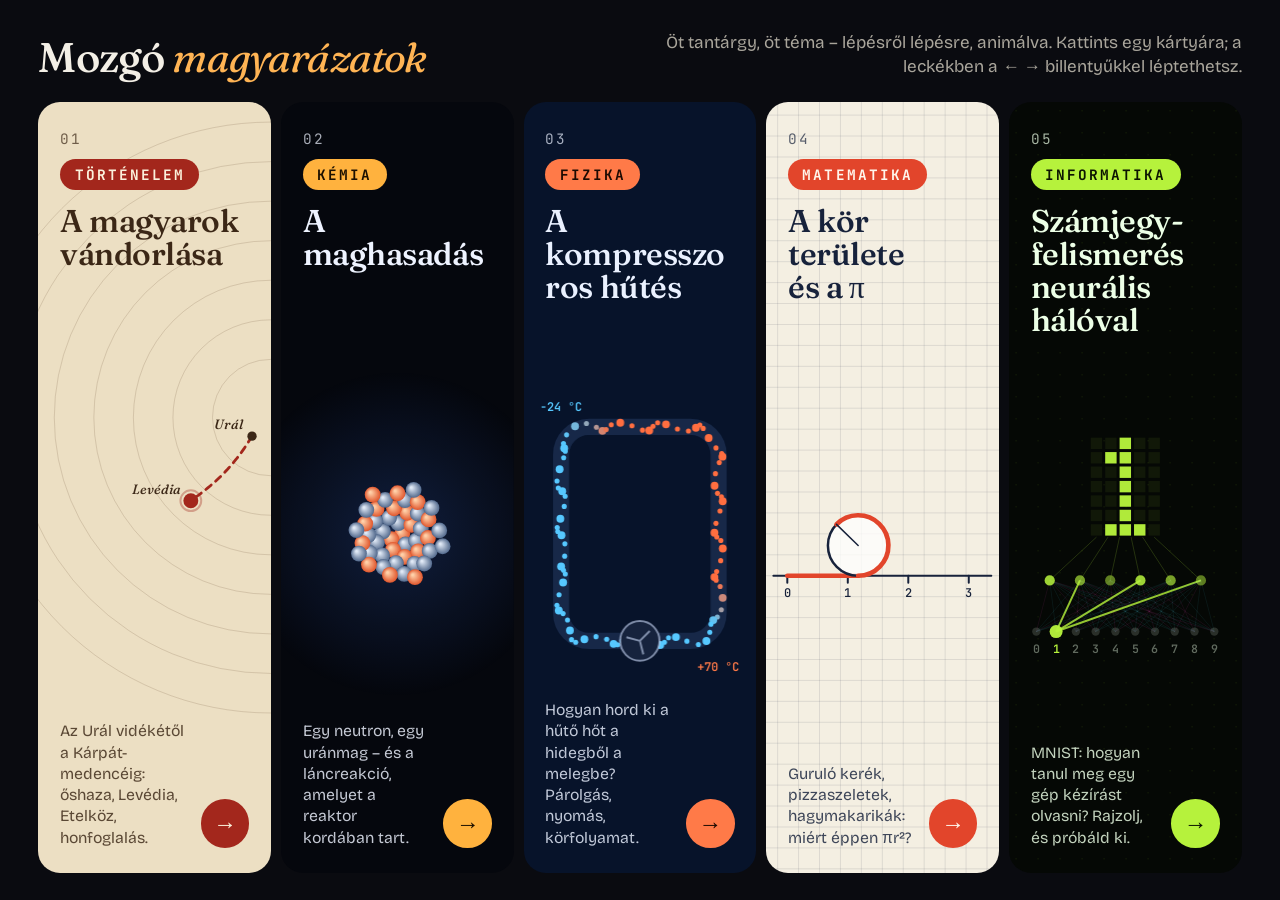
==== index.html @ a88fb464 "Mozgó magyarázatok: öt animált lecke" ====
<!doctype html>
<html lang="hu">
<head>
<meta charset="utf-8">
<meta name="viewport" content="width=device-width, initial-scale=1">
<title>Mozgó magyarázatok — öt tantárgy</title>
<link rel="stylesheet" href="shared/lesson.css">
<style>
  html, body { height: 100%; overflow: hidden; background: #0a0b10; }
  body { display: flex; flex-direction: column; color: #f3efe6; font-family: "Bricolage Grotesque", sans-serif; }
  header { flex: none; display: flex; align-items: flex-end; justify-content: space-between; gap: 4vw; padding: 3.4vh 3vw 2.6vh; }
  h1 { margin: 0; font-family: "Fraunces", serif; font-weight: 520; font-size: clamp(30px, 4.6vh, 62px); line-height: 1; letter-spacing: -.02em; font-variation-settings: "opsz" 144; }
  h1 em { font-style: italic; font-weight: 400; color: #ffb454; }
  header p { margin: 0; max-width: 34em; font-size: clamp(14px, 1.9vh, 21px); line-height: 1.4; color: #a9a59b; text-align: right; }
  main { flex: 1; min-height: 0; display: flex; gap: 10px; padding: 0 3vw 3vh; }
  a.card {
    position: relative; flex: 1 1 0; min-width: 0; border-radius: 22px; overflow: hidden; text-decoration: none; color: var(--ink);
    background: var(--bg); display: flex; flex-direction: column; justify-content: space-between; padding: 3vh 1.7vw 2.8vh;
    transition: flex-grow .55s cubic-bezier(.2, .8, .2, 1), transform .3s; isolation: isolate;
    animation: rise .9s cubic-bezier(.2, .8, .2, 1) both; animation-delay: calc(var(--i) * 90ms);
  }
  @keyframes rise { from { opacity: 0; transform: translateY(40px); } to { opacity: 1; transform: none; } }
  a.card:hover, a.card:focus-visible { flex-grow: 1.7; outline: none; }
  a.card canvas { position: absolute; inset: 0; width: 100%; height: 100%; z-index: -1; }
  .num { font-family: "JetBrains Mono", monospace; font-size: clamp(12px, 1.6vh, 17px); letter-spacing: .14em; opacity: .7; }
  .subj { display: inline-block; margin-top: 1.2vh; font-family: "JetBrains Mono", monospace; font-weight: 700; font-size: clamp(12px, 1.6vh, 17px); letter-spacing: .14em; text-transform: uppercase;
    background: var(--accent); color: var(--accent-ink); padding: .45em 1em .4em; border-radius: 99px; }
  .card h2 { margin: 1.6vh 0 0; font-family: "Fraunces", serif; font-weight: 540; font-size: clamp(22px, 3.5vh, 44px); line-height: 1.05; letter-spacing: -.015em; text-wrap: balance; max-width: 9.5em; hyphens: manual; overflow-wrap: break-word; }
  .foot { display: flex; align-items: flex-end; justify-content: space-between; gap: 12px; }
  .foot p { margin: 0; font-size: clamp(13px, 1.75vh, 19px); line-height: 1.35; max-width: 17em; opacity: .82; }
  .go { flex: none; width: clamp(40px, 5.4vh, 60px); aspect-ratio: 1; border-radius: 50%; display: grid; place-items: center; background: var(--accent); color: var(--accent-ink); font-size: clamp(18px, 2.6vh, 28px); transition: transform .3s; }
  a.card:hover .go { transform: translateX(6px) rotate(-12deg); }
  .c1 { --bg: #ecdfc3; --ink: #3b2716; --accent: #a3271c; --accent-ink: #fbf2dc; }
  .c2 { --bg: #05070d; --ink: #eef3ff; --accent: #ffb23e; --accent-ink: #1c1000; }
  .c3 { --bg: #07132a; --ink: #eaf1ff; --accent: #ff7a48; --accent-ink: #1d0a02; }
  .c4 { --bg: #f4efe2; --ink: #17223b; --accent: #e2452b; --accent-ink: #fff6ec; }
  .c5 { --bg: #050805; --ink: #ecffe6; --accent: #b6f23c; --accent-ink: #0b1400; }
</style>
</head>
<body>
<header>
  <h1>Mozgó <em>magyarázatok</em></h1>
  <p>Öt tantárgy, öt téma – lépésről lépésre, animálva. Kattints egy kártyára; a leckékben a <b>← →</b> billentyűkkel léptethetsz.</p>
</header>
<main>
  <a class="card c1" style="--i:0" href="tortenelem-vandorlas.html"><canvas data-k="hist"></canvas>
    <div><div class="num">01</div><span class="subj">Történelem</span><h2>A magyarok vándorlása</h2></div>
    <div class="foot"><p>Az Urál vidékétől a Kárpát-medencéig: őshaza, Levédia, Etelköz, honfoglalás.</p><span class="go">→</span></div></a>
  <a class="card c2" style="--i:1" href="kemia-maghasadas.html"><canvas data-k="chem"></canvas>
    <div><div class="num">02</div><span class="subj">Kémia</span><h2>A maghasadás</h2></div>
    <div class="foot"><p>Egy neutron, egy uránmag – és a láncreakció, amelyet a reaktor kordában tart.</p><span class="go">→</span></div></a>
  <a class="card c3" style="--i:2" href="fizika-hutes.html"><canvas data-k="phys"></canvas>
    <div><div class="num">03</div><span class="subj">Fizika</span><h2>A kompresszoros hűtés</h2></div>
    <div class="foot"><p>Hogyan hord ki a hűtő hőt a hidegből a melegbe? Párolgás, nyomás, körfolyamat.</p><span class="go">→</span></div></a>
  <a class="card c4" style="--i:3" href="matek-kor-pi.html"><canvas data-k="math"></canvas>
    <div><div class="num">04</div><span class="subj">Matematika</span><h2>A kör területe és a π</h2></div>
    <div class="foot"><p>Guruló kerék, pizzaszeletek, hagymakarikák: miért éppen πr²?</p><span class="go">→</span></div></a>
  <a class="card c5" style="--i:4" href="informatika-mnist.html"><canvas data-k="info"></canvas>
    <div><div class="num">05</div><span class="subj">Informatika</span><h2>Számjegy&shy;felismerés neurális hálóval</h2></div>
    <div class="foot"><p>MNIST: hogyan tanul meg egy gép kézírást olvasni? Rajzolj, és próbáld ki.</p><span class="go">→</span></div></a>
</main>
<script>
(function () {
  'use strict';
  const TAU = Math.PI * 2, cl = (v, a = 0, b = 1) => Math.min(b, Math.max(a, v)), lerp = (a, b, t) => a + (b - a) * t, sm = (t) => { t = cl(t); return t * t * (3 - 2 * t); };
  const cvs = [...document.querySelectorAll('canvas')].map((el) => ({ el, c: el.getContext('2d'), k: el.dataset.k, w: 0, h: 0 }));
  function fit() { const d = Math.min(2, devicePixelRatio || 1); for (const v of cvs) { const r = el(v).getBoundingClientRect(); v.w = r.width; v.h = r.height; v.el.width = Math.round(r.width * d); v.el.height = Math.round(r.height * d); v.d = d; } }
  function el(v) { return v.el; }
  const DIG = ['01110100011000110001100011000101110', '00100011000010000100001000010001110', '01110100010000100110010001000011111', '11110000010000101110000010000111110', '00010001100101010010111110001000010', '11111100001111000001000011000101110', '01110100001000011110100011000101110', '11111000010001000100010000100001000', '01110100011000101110100011000101110', '01110100011000101111000010000101110'];
  const nuc = Array.from({ length: 46 }, (_, i) => { const a = i * 2.39996, r = Math.sqrt((i + .5) / 46); return { x: Math.cos(a) * r, y: Math.sin(a) * r, p: i % 5 < 2, s: i % 2 ? 1 : -1 }; });
  const draw = {
    hist(c, w, h, t) {
      const u = Math.min(w, h * .6), cx = w / 2, cy = h * .56;
      c.strokeStyle = 'rgba(90,59,34,.16)'; c.lineWidth = 1; for (let i = 0; i < 7; i++) { c.beginPath(); c.arc(cx + u * .5, cy - u * .5, u * (.25 + i * .17), 0, TAU); c.stroke(); }
      const P = (f) => { const m = 1 - f; return [cx + u * (.42 * m * m * m + .2 * 3 * m * m * f - .1 * 3 * m * f * f - .4 * f * f * f), cy + u * (-.42 * m * m * m - .05 * 3 * m * m * f - .1 * 3 * m * f * f + .34 * f * f * f)]; };
      const f = sm((t % 9) / 6);
      c.strokeStyle = '#a3271c'; c.lineWidth = Math.max(2.5, u * .012); c.setLineDash([u * .03, u * .025]); c.lineCap = 'round'; c.beginPath(); for (let i = 0; i <= 60 * f; i++) { const p = P(i / 60); i ? c.lineTo(p[0], p[1]) : c.moveTo(p[0], p[1]); } c.stroke(); c.setLineDash([]);
      [[0, 'Urál'], [.36, 'Levédia'], [.68, 'Etelköz'], [1, 'Kárpát-medence']].forEach(([s, n], i) => { const p = P(s), a = cl((f - s) * 8 + 1); c.globalAlpha = a; c.fillStyle = '#3b2716'; c.beginPath(); c.arc(p[0], p[1], u * .02, 0, TAU); c.fill(); c.font = `italic 500 ${Math.max(13, u * .058)}px Fraunces`; c.textAlign = i === 3 ? 'left' : 'right'; c.fillText(n, p[0] + (i === 3 ? -u * .08 : -u * .04), p[1] + (i === 3 ? u * .1 : -u * .03)); c.globalAlpha = 1; });
      const p = P(f); c.fillStyle = '#a3271c'; c.beginPath(); c.arc(p[0], p[1], u * .032, 0, TAU); c.fill(); c.strokeStyle = 'rgba(163,39,28,.35)'; c.lineWidth = 2; c.beginPath(); c.arc(p[0], p[1], u * (.05 + .02 * Math.sin(t * 4)), 0, TAU); c.stroke();
    },
    chem(c, w, h, t) {
      const u = Math.min(w, h * .6), cx = w / 2, cy = h * .56, T = t % 7, split = sm((T - 2.6) / .9), fly = cl((T - 3.2) / 3), R = u * .2;
      const g = c.createRadialGradient(cx, cy, 0, cx, cy, u * .7); g.addColorStop(0, 'rgba(60,120,255,.20)'); g.addColorStop(1, 'rgba(60,120,255,0)'); c.fillStyle = g; c.fillRect(0, 0, w, h);
      const nx = lerp(cx - u * .6, cx - R * .4, sm(T / 2.5)); if (T < 2.6) { c.fillStyle = '#cfe0ff'; c.shadowColor = '#7fb0ff'; c.shadowBlur = 16; c.beginPath(); c.arc(nx, cy, u * .022, 0, TAU); c.fill(); c.shadowBlur = 0; }
      const fl = Math.max(0, 1 - Math.abs(T - 3.3) * 2.2); if (fl > 0) { const g2 = c.createRadialGradient(cx, cy, 0, cx, cy, u * .6); g2.addColorStop(0, `rgba(255,240,190,${fl * .9})`); g2.addColorStop(1, 'rgba(255,200,80,0)'); c.fillStyle = g2; c.fillRect(0, 0, w, h); }
      c.globalAlpha = 1 - sm((T - 6) / 1);
      for (const n of nuc) { const wob = 1 + .05 * Math.sin(t * 5 + n.x * 9); const sx = n.s * (split * R * .75 + fly * u * .34), sy = n.s * fly * u * .12; const x = cx + n.x * R * wob * lerp(1, .8, split) + sx, y = cy + n.y * R * wob * lerp(1, .8, split) + sy, r = u * .034;
        const g3 = c.createRadialGradient(x - r * .3, y - r * .3, r * .1, x, y, r); g3.addColorStop(0, n.p ? '#ffd0a8' : '#dfe8f5'); g3.addColorStop(1, n.p ? '#e0562c' : '#52698c'); c.fillStyle = g3; c.beginPath(); c.arc(x, y, r, 0, TAU); c.fill(); }
      if (fly > 0) for (let i = 0; i < 3; i++) { const a = -1.2 + i * 1.2 + .5, d = fly * u * .75; c.fillStyle = '#cfe0ff'; c.beginPath(); c.arc(cx + Math.cos(a) * d, cy + Math.sin(a) * d * 1.3, u * .02, 0, TAU); c.fill(); }
      c.globalAlpha = 1;
    },
    phys(c, w, h, t) {
      const u = Math.min(w, h * .6), cx = w / 2, cy = h * .56, a = u * .34, b = u * .46, r = u * .12;
      const pt = (f) => { const per = 2 * (2 * a - 2 * r) + 2 * (2 * b - 2 * r) + TAU * r; let d = ((f % 1) + 1) % 1 * per; const segs = [[2 * b - 2 * r, 0], [TAU * r / 4, 1], [2 * a - 2 * r, 0], [TAU * r / 4, 1], [2 * b - 2 * r, 0], [TAU * r / 4, 1], [2 * a - 2 * r, 0], [TAU * r / 4, 1]];
        let x = cx - a, y = cy + b - r, dir = -Math.PI / 2; for (const [len, arc] of segs) { const q = Math.min(d, len); if (!arc) { x += Math.cos(dir) * q; y += Math.sin(dir) * q; } else { const ccx = x + Math.cos(dir + Math.PI / 2) * r, ccy = y + Math.sin(dir + Math.PI / 2) * r, th = q / r; const a0 = dir - Math.PI / 2; x = ccx + Math.cos(a0 + th) * r; y = ccy + Math.sin(a0 + th) * r; dir += th; } d -= q; if (d <= 0) break; } return [x, y]; };
      c.lineWidth = u * .07; c.strokeStyle = 'rgba(120,170,255,.14)'; c.beginPath(); c.roundRect(cx - a, cy - b, 2 * a, 2 * b, r); c.stroke();
      for (let i = 0; i < 90; i++) { const f = i / 90 + t * .03, p = pt(f), ff = ((f % 1) + 1) % 1, hot = ff > .25 && ff < .75; const k = hot ? sm((ff - .25) * 12) * (1 - sm((ff - .68) * 14)) : 0;
        c.fillStyle = `rgb(${Math.round(lerp(86, 255, k))},${Math.round(lerp(200, 110, k))},${Math.round(lerp(255, 64, k))})`; c.beginPath(); c.arc(p[0] + Math.sin(i * 7.3) * u * .018, p[1] + Math.cos(i * 5.1) * u * .018, u * (i % 3 ? .011 : .017), 0, TAU); c.fill(); }
      const q = pt(.25 + .0); c.fillStyle = '#16233d'; c.strokeStyle = 'rgba(200,215,245,.6)'; c.lineWidth = 2; c.beginPath(); c.arc(cx, cy + b, u * .085, 0, TAU); c.fill(); c.stroke();
      c.save(); c.translate(cx, cy + b); c.rotate(t * 4); c.beginPath(); for (let k = 0; k < 3; k++) { c.moveTo(0, 0); c.lineTo(Math.cos(k * TAU / 3) * u * .06, Math.sin(k * TAU / 3) * u * .06); } c.stroke(); c.restore();
      c.font = `600 ${Math.max(12, u * .05)}px "JetBrains Mono"`; c.textAlign = 'center'; c.fillStyle = '#56c8ff'; c.fillText('−24 °C', cx - a - 0, cy - b - u * .07); c.fillStyle = '#ff7a48'; c.fillText('+70 °C', cx + a, cy + b + u * .13);
    },
    math(c, w, h, t) {
      const u = Math.min(w, h * .6), cx = w / 2, cy = h * .56, T = t % 8, f = sm((T - .6) / 4.4), r = u * .13, L = TAU * r, x0 = cx - L / 2, y0 = cy + u * .18;
      c.strokeStyle = 'rgba(23,34,59,.10)'; c.lineWidth = 1; for (let x = (w / 2) % (u * .09); x < w; x += u * .09) { c.beginPath(); c.moveTo(x, 0); c.lineTo(x, h); c.stroke(); } for (let y = cy % (u * .09); y < h; y += u * .09) { c.beginPath(); c.moveTo(0, y); c.lineTo(w, y); c.stroke(); }
      c.strokeStyle = '#17223b'; c.lineWidth = 2; c.beginPath(); c.moveTo(x0 - u * .06, y0); c.lineTo(x0 + L + u * .06, y0); c.stroke();
      c.font = `500 ${Math.max(12, u * .05)}px "JetBrains Mono"`; c.textAlign = 'center'; c.fillStyle = '#17223b'; for (let i = 0; i <= 3; i++) { const x = x0 + i * 2 * r; c.beginPath(); c.moveTo(x, y0); c.lineTo(x, y0 + u * .03); c.stroke(); c.fillText(i, x, y0 + u * .09); }
      c.strokeStyle = '#e2452b'; c.lineWidth = Math.max(4, u * .02); c.lineCap = 'round'; c.beginPath(); c.moveTo(x0, y0); c.lineTo(x0 + L * f, y0); c.stroke();
      const wx = x0 + L * f, wy = y0 - r, a0 = Math.PI / 2 + f * TAU;
      c.fillStyle = 'rgba(255,255,255,.75)'; c.strokeStyle = '#17223b'; c.lineWidth = 2.5; c.beginPath(); c.arc(wx, wy, r, 0, TAU); c.fill(); c.stroke();
      c.strokeStyle = '#e2452b'; c.lineWidth = Math.max(4, u * .02); c.beginPath(); c.arc(wx, wy, r, a0, a0 + TAU * (1 - f)); c.stroke();
      c.strokeStyle = '#17223b'; c.lineWidth = 1.5; c.beginPath(); c.moveTo(wx, wy); c.lineTo(wx + Math.cos(a0) * r, wy + Math.sin(a0) * r); c.stroke();
      c.globalAlpha = sm((T - 5) / .8) * (1 - sm((T - 7.3) / .6)); c.fillStyle = '#e2452b'; c.font = `italic 500 ${u * .2}px Fraunces`; c.fillText('π', x0 + L, y0 - u * .06 - 2 * r); c.globalAlpha = 1;
    },
    info(c, w, h, t) {
      const u = Math.min(w, h * .6), cx = w / 2, cy = h * .56, d = Math.floor(t / 1.6) % 10, ph = (t / 1.6) % 1, cell = u * .062, gx = cx - cell * 2.5, gy = cy - u * .42;
      c.fillStyle = 'rgba(182,242,60,.07)'; for (let x = (w / 2) % 22; x < w; x += 22) for (let y = 8; y < h; y += 22) c.fillRect(x, y, 1.5, 1.5);
      const prev = DIG[(d + 9) % 10], cur = DIG[d];
      for (let i = 0; i < 35; i++) { const v = lerp(+prev[i], +cur[i], sm(ph * 4)), x = gx + (i % 5) * cell, y = gy + Math.floor(i / 5) * cell; c.fillStyle = `rgba(182,242,60,${.07 + v * .9})`; c.fillRect(x + 1.5, y + 1.5, cell - 3, cell - 3); }
      const oy = cy + u * .42, hy = cy + u * .2, act = sm((ph - .3) * 4);
      for (let j = 0; j < 6; j++) { const hx = cx + (j - 2.5) * u * .13; for (let o = 0; o < 10; o++) { const ox = cx + (o - 4.5) * u * .085, on = o === d && (j + d) % 2 === 0; c.strokeStyle = on ? `rgba(182,242,60,${.15 + .7 * act})` : (o + j) % 3 ? 'rgba(90,220,255,.07)' : 'rgba(255,80,200,.08)'; c.lineWidth = on ? 2 : 1; c.beginPath(); c.moveTo(hx, hy); c.lineTo(ox, oy); c.stroke(); }
        c.strokeStyle = 'rgba(182,242,60,.18)'; c.lineWidth = 1; c.beginPath(); c.moveTo(cx + (j - 2.5) * cell * .8, gy + cell * 7); c.lineTo(hx, hy); c.stroke();
        c.fillStyle = `rgba(182,242,60,${.3 + .6 * Math.abs(Math.sin(d * 1.7 + j * 2.1)) * act})`; c.beginPath(); c.arc(hx, hy, u * .022, 0, TAU); c.fill(); }
      c.font = `600 ${Math.max(11, u * .05)}px "JetBrains Mono"`; c.textAlign = 'center';
      for (let o = 0; o < 10; o++) { const ox = cx + (o - 4.5) * u * .085, on = o === d; c.fillStyle = on ? `rgba(182,242,60,${.25 + .75 * act})` : 'rgba(236,255,230,.16)'; c.beginPath(); c.arc(ox, oy, u * (on ? .028 : .018), 0, TAU); c.fill(); c.fillStyle = on ? '#b6f23c' : 'rgba(236,255,230,.4)'; c.fillText(o, ox, oy + u * .09); }
    },
  };
  function frame(now) {
    const t = now / 1000;
    for (const v of cvs) { if (!v.w) continue; const r = v.el.getBoundingClientRect(); if (Math.abs(r.width - v.w) > 1) { v.w = r.width; v.el.width = Math.round(r.width * v.d); } v.c.setTransform(v.d, 0, 0, v.d, 0, 0); v.c.clearRect(0, 0, v.w, v.h); draw[v.k](v.c, v.w, v.h, t); }
    requestAnimationFrame(frame);
  }
  addEventListener('resize', fit); fit(); (document.fonts ? document.fonts.ready : Promise.resolve()).then(() => requestAnimationFrame(frame));
})();
</script>
</body>
</html>
---- shared/lesson.css ----
/* ───────────────────────────────────────────────────────────────
   Iskola — közös lecke-keret (1920×1080 logikai színpad, skálázva)
   A leckék a :root változókat írják felül a saját <style>-jukban.
   ─────────────────────────────────────────────────────────────── */
@font-face { font-family: "Fraunces"; font-style: normal; font-weight: 100 900; font-display: block;
  src: url("fonts/fraunces-latin.woff2") format("woff2");
  unicode-range: U+0000-00FF, U+0131, U+0152-0153, U+02BB-02BC, U+02C6, U+02DA, U+02DC, U+2000-206F, U+2074, U+20AC, U+2122, U+2191, U+2193, U+2212, U+2215, U+FEFF, U+FFFD; }
@font-face { font-family: "Fraunces"; font-style: normal; font-weight: 100 900; font-display: block;
  src: url("fonts/fraunces-latin-ext.woff2") format("woff2");
  unicode-range: U+0100-02AF, U+0304, U+0308, U+0329, U+1E00-1E9F, U+1EF2-1EFF, U+2020, U+20A0-20AB, U+20AD-20C0, U+2113, U+2C60-2C7F, U+A720-A7FF; }
@font-face { font-family: "Fraunces"; font-style: italic; font-weight: 100 900; font-display: block;
  src: url("fonts/fraunces-latin-italic.woff2") format("woff2");
  unicode-range: U+0000-00FF, U+0131, U+0152-0153, U+02BB-02BC, U+02C6, U+02DA, U+02DC, U+2000-206F, U+2074, U+20AC, U+2122, U+2191, U+2193, U+2212, U+2215, U+FEFF, U+FFFD; }
@font-face { font-family: "Fraunces"; font-style: italic; font-weight: 100 900; font-display: block;
  src: url("fonts/fraunces-latin-ext-italic.woff2") format("woff2");
  unicode-range: U+0100-02AF, U+0304, U+0308, U+0329, U+1E00-1E9F, U+1EF2-1EFF, U+2020, U+20A0-20AB, U+20AD-20C0, U+2113, U+2C60-2C7F, U+A720-A7FF; }
@font-face { font-family: "Bricolage Grotesque"; font-style: normal; font-weight: 200 800; font-display: block;
  src: url("fonts/bricolage-grotesque-latin.woff2") format("woff2");
  unicode-range: U+0000-00FF, U+0131, U+0152-0153, U+02BB-02BC, U+02C6, U+02DA, U+02DC, U+2000-206F, U+2074, U+20AC, U+2122, U+2191, U+2193, U+2212, U+2215, U+FEFF, U+FFFD; }
@font-face { font-family: "Bricolage Grotesque"; font-style: normal; font-weight: 200 800; font-display: block;
  src: url("fonts/bricolage-grotesque-latin-ext.woff2") format("woff2");
  unicode-range: U+0100-02AF, U+0304, U+0308, U+0329, U+1E00-1E9F, U+1EF2-1EFF, U+2020, U+20A0-20AB, U+20AD-20C0, U+2113, U+2C60-2C7F, U+A720-A7FF; }
@font-face { font-family: "JetBrains Mono"; font-style: normal; font-weight: 100 800; font-display: block;
  src: url("fonts/jetbrains-mono-latin.woff2") format("woff2");
  unicode-range: U+0000-00FF, U+0131, U+0152-0153, U+02BB-02BC, U+02C6, U+02DA, U+02DC, U+2000-206F, U+2074, U+20AC, U+2122, U+2191, U+2193, U+2212, U+2215, U+FEFF, U+FFFD; }
@font-face { font-family: "JetBrains Mono"; font-style: normal; font-weight: 100 800; font-display: block;
  src: url("fonts/jetbrains-mono-latin-ext.woff2") format("woff2");
  unicode-range: U+0100-02AF, U+0304, U+0308, U+0329, U+1E00-1E9F, U+1EF2-1EFF, U+2020, U+20A0-20AB, U+20AD-20C0, U+2113, U+2C60-2C7F, U+A720-A7FF; }

:root {
  --bg: #0b1020;            /* az oldal (letterbox) és a színpad alapszíne */
  --ink: #eef2ff;           /* fő szövegszín a panelen */
  --muted: #9aa3bd;         /* másodlagos szöveg */
  --accent: #ffb454;        /* kiemelő szín */
  --accent-ink: #1a1206;    /* szöveg az accent háttéren */
  --accent2: #6ad1ff;       /* második kiemelő */
  --panel-bg: rgba(14, 20, 38, .78);
  --panel-border: rgba(255, 255, 255, .12);
  --panel-shadow: 0 30px 80px rgba(0, 0, 0, .45);
  --rule: rgba(255, 255, 255, .14);
  --font-display: "Fraunces", Georgia, serif;
  --font-body: "Bricolage Grotesque", "Segoe UI", sans-serif;
  --font-mono: "JetBrains Mono", Consolas, monospace;
}

* { box-sizing: border-box; }
html, body { margin: 0; height: 100%; background: var(--bg); overflow: hidden; }
body { font-family: var(--font-body); color: var(--ink); -webkit-font-smoothing: antialiased; }

#lesson-viewport { position: fixed; inset: 0; overflow: hidden; background: var(--bg); }
#lesson-stage {
  position: absolute; left: 50%; top: 50%; width: 1920px; height: 1080px;
  transform-origin: 0 0; overflow: hidden; background: var(--bg);
  opacity: 0; transition: opacity .6s ease;
}
#lesson-stage.ready { opacity: 1; }
#lesson-canvas { position: absolute; inset: 0; width: 1920px; height: 1080px; display: block; }
#lesson-layer { position: absolute; inset: 0; pointer-events: none; }
#lesson-layer > * { pointer-events: auto; }

/* ── Jobb oldali magyarázó panel ─────────────────────────────── */
#lesson-panel {
  position: absolute; left: 1380px; top: 24px; width: 516px; height: 1032px;
  display: flex; flex-direction: column;
  padding: 34px 38px 26px;
  background: var(--panel-bg);
  border: 1px solid var(--panel-border);
  border-radius: 28px;
  box-shadow: var(--panel-shadow);
  backdrop-filter: blur(18px) saturate(1.2);
  -webkit-backdrop-filter: blur(18px) saturate(1.2);
}
.lp-top { display: flex; align-items: center; justify-content: space-between; gap: 12px; }
.lp-subject {
  font-family: var(--font-mono); font-size: 17px; font-weight: 600; letter-spacing: .14em; text-transform: uppercase;
  color: var(--accent-ink); background: var(--accent); padding: 7px 14px 6px; border-radius: 999px;
}
.lp-home {
  font-family: var(--font-mono); font-size: 16px; color: var(--muted); text-decoration: none; letter-spacing: .04em;
  padding: 6px 10px; border-radius: 10px; transition: color .2s, background .2s;
}
.lp-home:hover { color: var(--ink); background: var(--rule); }
.lp-lesson { margin-top: 20px; font-size: 21px; line-height: 1.25; color: var(--muted); font-weight: 500; }
.lp-rule { height: 1px; background: var(--rule); margin: 22px 0 24px; flex: none; }
.lp-count { font-family: var(--font-mono); font-size: 18px; color: var(--accent); letter-spacing: .1em; }
.lp-count b { font-weight: 700; font-size: 22px; }
.lp-count span { color: var(--muted); }
.lp-title {
  font-family: var(--font-display); font-weight: 560; font-size: 47px; line-height: 1.06; letter-spacing: -.015em;
  margin: 12px 0 20px; text-wrap: balance; font-variation-settings: "opsz" 96;
}
.lp-text { font-size: 24.5px; line-height: 1.44; font-weight: 400; flex: 1 1 auto; min-height: 0; overflow: hidden; }
.lp-text p { margin: 0 0 15px; }
.lp-text b, .lp-text strong { font-weight: 680; }
.lp-text em { font-family: var(--font-display); font-style: italic; font-size: 1.04em; }
.lp-text .key { color: var(--accent); font-weight: 680; }
.lp-text .key2 { color: var(--accent2); font-weight: 680; }
.lp-text .note { font-size: 19px; line-height: 1.4; color: var(--muted); }
.lp-text .fx {
  font-family: var(--font-mono); font-size: .88em; padding: 2px 9px 3px; border-radius: 8px;
  background: var(--rule); white-space: nowrap;
}
.lp-text .big-fx {
  display: block; font-family: var(--font-display); font-style: italic; font-size: 44px; text-align: center;
  margin: 12px 0 14px; color: var(--accent); letter-spacing: .01em;
}
.lp-text ul { margin: 0 0 14px; padding-left: 24px; }
.lp-text li { margin-bottom: 7px; }
.lp-text li::marker { color: var(--accent); }

/* lépésváltáskor belépő animáció */
.lp-anim > * { animation: lp-in .6s cubic-bezier(.2, .8, .2, 1) both; }
.lp-anim > *:nth-child(2) { animation-delay: .07s; }
.lp-anim > *:nth-child(3) { animation-delay: .14s; }
.lp-anim > *:nth-child(4) { animation-delay: .21s; }
.lp-anim > *:nth-child(5) { animation-delay: .28s; }
@keyframes lp-in { from { opacity: 0; transform: translateY(16px); } to { opacity: 1; transform: none; } }

/* ── Interaktív vezérlők (csúszka, gomb) ──────────────────────── */
.lp-controls { flex: none; display: flex; flex-direction: column; gap: 14px; margin-top: 6px; }
.lp-controls:empty { display: none; }
.lp-slider { display: grid; grid-template-columns: 1fr auto; gap: 6px 12px; align-items: baseline; }
.lp-slider label { font-size: 19px; color: var(--muted); }
.lp-slider output { font-family: var(--font-mono); font-size: 21px; font-weight: 700; color: var(--accent); }
.lp-slider input[type=range] {
  grid-column: 1 / -1; -webkit-appearance: none; appearance: none; width: 100%; height: 30px; background: transparent; margin: 0; cursor: pointer;
}
.lp-slider input[type=range]::-webkit-slider-runnable-track { height: 6px; border-radius: 3px; background: var(--rule); }
.lp-slider input[type=range]::-moz-range-track { height: 6px; border-radius: 3px; background: var(--rule); }
.lp-slider input[type=range]::-webkit-slider-thumb {
  -webkit-appearance: none; width: 26px; height: 26px; border-radius: 50%; margin-top: -10px;
  background: var(--accent); border: 4px solid var(--bg); box-shadow: 0 0 0 2px var(--accent);
}
.lp-slider input[type=range]::-moz-range-thumb {
  width: 20px; height: 20px; border-radius: 50%; background: var(--accent); border: 4px solid var(--bg); box-shadow: 0 0 0 2px var(--accent);
}
.lp-btnrow { display: flex; flex-wrap: wrap; gap: 10px; }
.lp-btn {
  font-family: var(--font-body); font-size: 20px; font-weight: 620; color: var(--ink);
  background: transparent; border: 1.5px solid var(--accent); border-radius: 14px; padding: 11px 18px; cursor: pointer;
  transition: background .2s, color .2s, transform .12s;
}
.lp-btn:hover { background: var(--accent); color: var(--accent-ink); }
.lp-btn:active { transform: scale(.96); }
.lp-btn.on { background: var(--accent); color: var(--accent-ink); }

/* ── Alsó navigáció ───────────────────────────────────────────── */
.lp-nav { flex: none; margin-top: 18px; padding-top: 18px; border-top: 1px solid var(--rule); display: flex; align-items: center; gap: 14px; }
.lp-arrow {
  width: 58px; height: 58px; flex: none; border-radius: 50%; border: 1.5px solid var(--rule); background: transparent; color: var(--ink);
  font-size: 26px; line-height: 1; cursor: pointer; display: grid; place-items: center; transition: all .2s; font-family: var(--font-body);
}
.lp-arrow:hover:not(:disabled) { border-color: var(--accent); color: var(--accent); }
.lp-arrow:disabled { opacity: .28; cursor: default; }
.lp-arrow.next { background: var(--accent); border-color: var(--accent); color: var(--accent-ink); }
.lp-arrow.next:hover:not(:disabled) { color: var(--accent-ink); transform: translateX(3px); }
.lp-arrow.replay { width: 46px; height: 46px; font-size: 21px; }
.lp-dots { flex: 1; display: flex; gap: 7px; align-items: center; justify-content: center; }
.lp-dot { height: 8px; flex: 1 1 0; max-width: 34px; border-radius: 4px; background: var(--rule); cursor: pointer; border: 0; padding: 0; transition: background .3s, flex-grow .3s; }
.lp-dot.done { background: color-mix(in srgb, var(--accent) 45%, transparent); }
.lp-dot.cur { background: var(--accent); flex-grow: 2.2; max-width: 60px; }
.lp-hint { flex: none; margin-top: 12px; text-align: center; font-family: var(--font-mono); font-size: 14px; letter-spacing: .06em; color: var(--muted); opacity: .75; }
.lp-hint kbd { font-family: inherit; border: 1px solid var(--rule); border-radius: 5px; padding: 1px 6px; }

@media print { .lp-nav, .lp-hint { display: none; } }
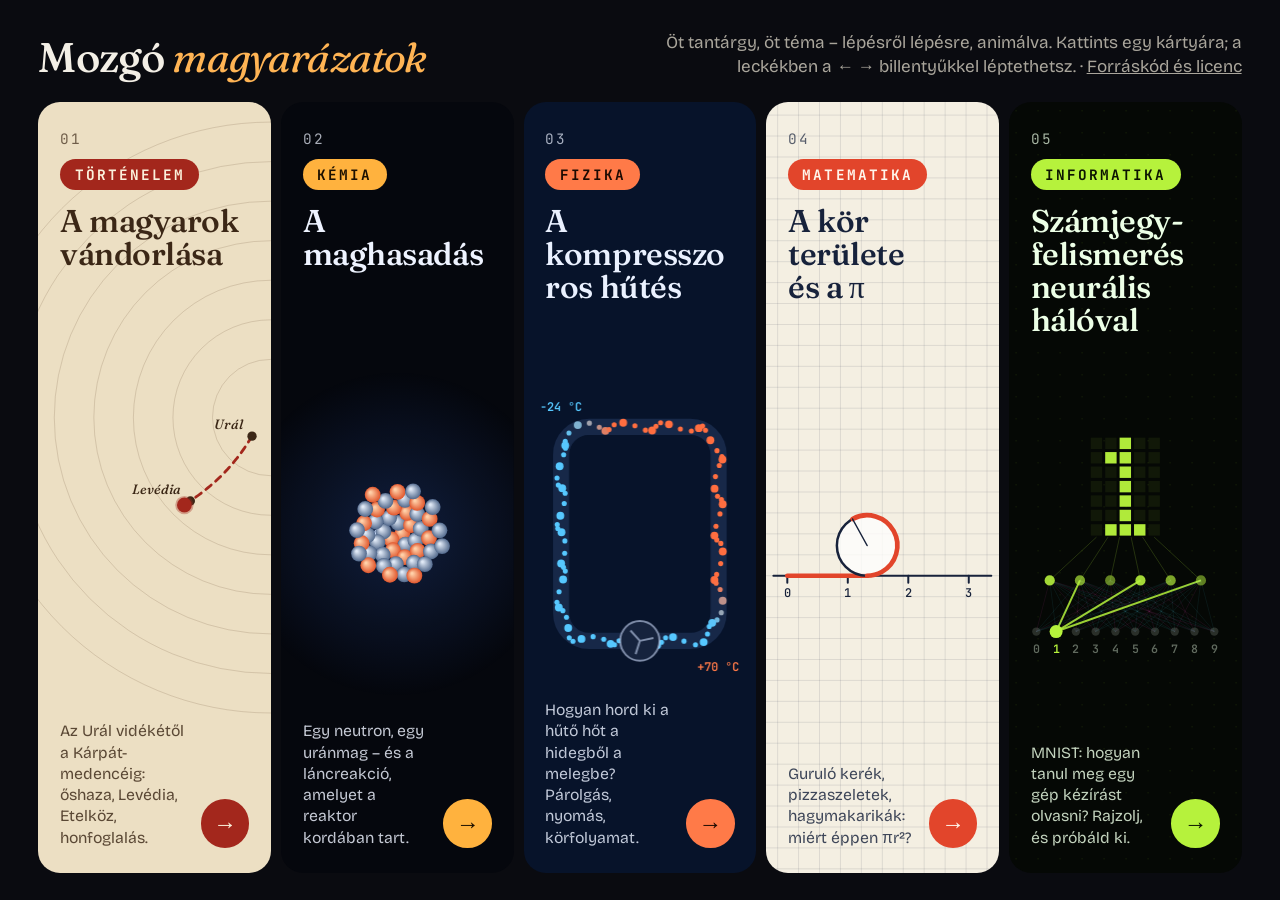
==== commit 4969c269: "Linkelőnézet (Open Graph), mobilnézet, MIT + CC BY licenc, térkép- és k-felirat javítások" ====
--- a/index.html
+++ b/index.html
@@ -4,6 +4,21 @@
 <meta charset="utf-8">
 <meta name="viewport" content="width=device-width, initial-scale=1">
 <title>Mozgó magyarázatok — öt tantárgy</title>
+<!-- og:start -->
+<meta name="description" content="Honfoglalás, maghasadás, hűtőgép, π, neurális háló: lépésről lépésre animált, interaktív leckék. Ingyenes, kivetíthető, offline is működik.">
+<meta property="og:type" content="website">
+<meta property="og:locale" content="hu_HU">
+<meta property="og:site_name" content="Mozgó magyarázatok">
+<meta property="og:title" content="Mozgó magyarázatok – öt tantárgy, öt animált lecke">
+<meta property="og:description" content="Honfoglalás, maghasadás, hűtőgép, π, neurális háló: lépésről lépésre animált, interaktív leckék. Ingyenes, kivetíthető, offline is működik.">
+<meta property="og:url" content="https://megzo.github.io/mozgo-magyarazatok/">
+<meta property="og:image" content="https://megzo.github.io/mozgo-magyarazatok/og/index.jpg">
+<meta property="og:image:width" content="1200">
+<meta property="og:image:height" content="630">
+<meta property="og:image:alt" content="Mozgó magyarázatok – öt tantárgy, öt animált lecke">
+<meta name="twitter:card" content="summary_large_image">
+<meta name="theme-color" content="#0a0b10">
+<!-- og:end -->
 <link rel="stylesheet" href="shared/lesson.css">
 <style>
   html, body { height: 100%; overflow: hidden; background: #0a0b10; }
@@ -30,6 +45,18 @@
   .foot p { margin: 0; font-size: clamp(13px, 1.75vh, 19px); line-height: 1.35; max-width: 17em; opacity: .82; }
   .go { flex: none; width: clamp(40px, 5.4vh, 60px); aspect-ratio: 1; border-radius: 50%; display: grid; place-items: center; background: var(--accent); color: var(--accent-ink); font-size: clamp(18px, 2.6vh, 28px); transition: transform .3s; }
   a.card:hover .go { transform: translateX(6px) rotate(-12deg); }
+  header p a { color: inherit; }
+  @media (max-width: 900px), (orientation: portrait) and (max-width: 1100px) {
+    html, body { height: auto; overflow: auto; }
+    body { display: block; }
+    header { flex-direction: column; align-items: flex-start; gap: 10px; padding: 26px 18px 18px; }
+    header p { text-align: left; }
+    main { flex-direction: column; gap: 14px; padding: 0 14px 28px; }
+    a.card { flex: none; height: 64vh; min-height: 380px; max-height: 620px; padding: 22px 22px 24px; }
+    a.card:hover, a.card:focus-visible { flex-grow: 0; }
+    .card h2 { max-width: none; font-size: 32px; }
+    .num, .subj { font-size: 13px; } .foot p { font-size: 16px; } .go { width: 48px; font-size: 22px; }
+  }
   .c1 { --bg: #ecdfc3; --ink: #3b2716; --accent: #a3271c; --accent-ink: #fbf2dc; }
   .c2 { --bg: #05070d; --ink: #eef3ff; --accent: #ffb23e; --accent-ink: #1c1000; }
   .c3 { --bg: #07132a; --ink: #eaf1ff; --accent: #ff7a48; --accent-ink: #1d0a02; }
@@ -40,7 +67,7 @@
 <body>
 <header>
   <h1>Mozgó <em>magyarázatok</em></h1>
-  <p>Öt tantárgy, öt téma – lépésről lépésre, animálva. Kattints egy kártyára; a leckékben a <b>← →</b> billentyűkkel léptethetsz.</p>
+  <p>Öt tantárgy, öt téma – lépésről lépésre, animálva. Kattints egy kártyára; a leckékben a <b>← →</b> billentyűkkel léptethetsz. · <a href="https://github.com/Megzo/mozgo-magyarazatok">Forráskód és licenc</a></p>
 </header>
 <main>
   <a class="card c1" style="--i:0" href="tortenelem-vandorlas.html"><canvas data-k="hist"></canvas>
@@ -127,7 +154,7 @@
   };
   function frame(now) {
     const t = now / 1000;
-    for (const v of cvs) { if (!v.w) continue; const r = v.el.getBoundingClientRect(); if (Math.abs(r.width - v.w) > 1) { v.w = r.width; v.el.width = Math.round(r.width * v.d); } v.c.setTransform(v.d, 0, 0, v.d, 0, 0); v.c.clearRect(0, 0, v.w, v.h); draw[v.k](v.c, v.w, v.h, t); }
+    for (const v of cvs) { if (!v.w) continue; const r = v.el.getBoundingClientRect(); if (Math.abs(r.width - v.w) > 1 || Math.abs(r.height - v.h) > 1) { v.w = r.width; v.h = r.height; v.el.width = Math.round(r.width * v.d); v.el.height = Math.round(r.height * v.d); } v.c.setTransform(v.d, 0, 0, v.d, 0, 0); v.c.clearRect(0, 0, v.w, v.h); draw[v.k](v.c, v.w, v.h, t); }
     requestAnimationFrame(frame);
   }
   addEventListener('resize', fit); fit(); (document.fonts ? document.fonts.ready : Promise.resolve()).then(() => requestAnimationFrame(frame));
--- a/shared/lesson.css
+++ b/shared/lesson.css
@@ -163,3 +163,18 @@
 .lp-hint kbd { font-family: inherit; border: 1px solid var(--rule); border-radius: 5px; padding: 1px 6px; }
 
 @media print { .lp-nav, .lp-hint { display: none; } }
+@media (hover: none) { .lp-hint { display: none; } }
+
+/* ── Álló telefon: „fordítsd el” ─────────────────────────────── */
+#lesson-rotate {
+  display: none; position: fixed; inset: 0; z-index: 50; background: var(--bg); color: var(--ink);
+  flex-direction: column; align-items: center; justify-content: center; gap: 14px; padding: 32px; text-align: center;
+}
+@media (orientation: portrait) and (max-width: 900px) { #lesson-rotate { display: flex; } }
+body.lr-dismissed #lesson-rotate { display: none !important; }
+#lesson-rotate .lr-title { margin: 18px 0 0; font-family: var(--font-display); font-size: 30px; font-weight: 560; line-height: 1.1; }
+#lesson-rotate .lr-sub { margin: 0 0 10px; max-width: 22em; font-size: 17px; line-height: 1.45; color: var(--muted); }
+#lesson-rotate .lp-btn { font-size: 17px; }
+.lr-phone { width: 58px; height: 96px; border: 3px solid var(--accent); border-radius: 12px; position: relative; animation: lr-turn 2.6s cubic-bezier(.6, 0, .2, 1) infinite; }
+.lr-phone i { position: absolute; left: 50%; bottom: 7px; width: 14px; height: 3px; margin-left: -7px; border-radius: 2px; background: var(--accent); }
+@keyframes lr-turn { 0%, 25% { transform: rotate(0); } 55%, 85% { transform: rotate(-90deg); } 100% { transform: rotate(0); } }
